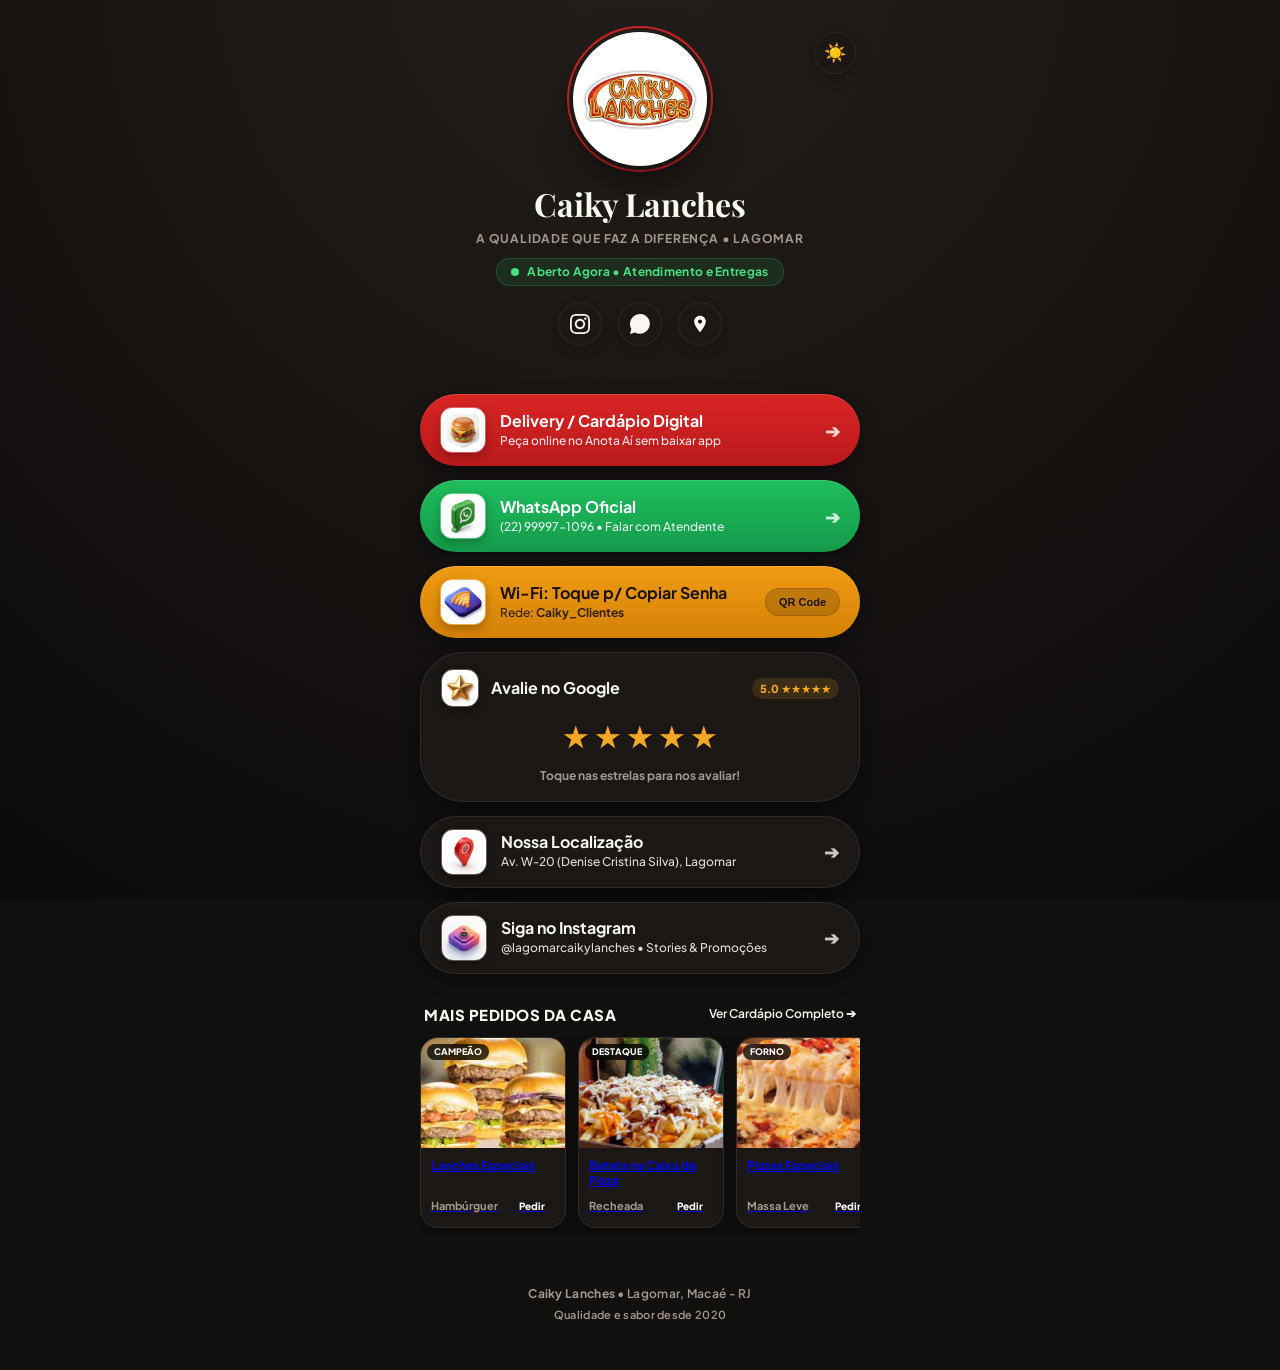
==== index.html @ 14431821 "feat: initial release of Caiky Lanches NFC Hub & BioSite" ====
<!DOCTYPE html>
<html lang="pt-BR">
<head>
  <meta charset="UTF-8">
  <meta name="viewport" content="width=device-width, initial-scale=1.0, maximum-scale=1.0, user-scalable=no">
  <title>Caiky Lanches — Bio Site Oficial</title>
  <meta name="description" content="Cardápio digital Anota Aí, WhatsApp oficial, Wi-Fi clientes e localização do Caiky Lanches no Lagomar, Macaé.">
  <meta name="theme-color" content="#12100E">
  
  <!-- Preconnect and Google Fonts -->
  <link rel="preconnect" href="https://fonts.googleapis.com">
  <link rel="preconnect" href="https://fonts.gstatic.com" crossorigin>
  <link href="https://fonts.googleapis.com/css2?family=Plus+Jakarta+Sans:wght@400;500;600;700;800&family=Playfair+Display:ital,wght@0,600;0,700;1,600&display=swap" rel="stylesheet">

  <style>
    :root {
      /* Modo Claro Gastronômico Sofisticado (Warm Artisanal Palette) */
      --bg-gradient: radial-gradient(circle at 50% -5%, #FFFDF8 0%, #F9F4EB 48%, #EFE5D5 100%);
      --bg-color: #F7F2E7;
      --card-bg: #FFFFFF;
      --card-border: rgba(215, 202, 185, 0.75);
      --text-main: #1C1714;
      --text-muted: #6B6056;
      --border-color: rgba(0, 0, 0, 0.07);
      
      /* Cores Físicas Encorpadas (Zero Neon) */
      --caiky-red: #D92525;
      --caiky-red-dark: #B91A1A;
      --wa-green: #1EBE5D;
      --wa-green-dark: #159B4B;
      --gold-amber: #F09B13;
      --gold-amber-dark: #D48206;
      
      --pill-radius: 43px;
      --container-width: 440px;
      
      /* Sombras Físicas Naturais (Sem brilhos fluorescentes) */
      --shadow-sm: 0 2px 6px rgba(0, 0, 0, 0.05);
      --shadow-md: 0 4px 14px rgba(0, 0, 0, 0.08), 0 1px 3px rgba(0, 0, 0, 0.04);
      --shadow-lg: 0 10px 28px rgba(0, 0, 0, 0.12), 0 2px 6px rgba(0, 0, 0, 0.05);
      --shadow-pill: 0 4px 16px rgba(0, 0, 0, 0.10), inset 0 1px 0 rgba(255, 255, 255, 0.28);
    }

    /* Dark Mode (DEFAULT) */
    body.dark-mode {
      --bg-gradient: radial-gradient(circle at 50% -5%, #231E1A 0%, #171412 50%, #0C0A09 100%);
      --bg-color: #12100E;
      --card-bg: #1B1714;
      --card-border: rgba(255, 255, 255, 0.09);
      --text-main: #FAF6F0;
      --text-muted: #A3998E;
      --border-color: rgba(255, 255, 255, 0.08);
      
      --shadow-sm: 0 2px 6px rgba(0, 0, 0, 0.35);
      --shadow-md: 0 6px 18px rgba(0, 0, 0, 0.45);
      --shadow-lg: 0 12px 36px rgba(0, 0, 0, 0.6);
      --shadow-pill: 0 6px 20px rgba(0, 0, 0, 0.4), inset 0 1px 0 rgba(255, 255, 255, 0.15);
    }

    * {
      box-sizing: border-box;
      margin: 0;
      padding: 0;
      -webkit-tap-highlight-color: transparent;
    }

    body {
      font-family: 'Plus Jakarta Sans', -apple-system, BlinkMacSystemFont, sans-serif;
      background: var(--bg-color);
      background-image: var(--bg-gradient);
      background-attachment: fixed;
      color: var(--text-main);
      min-height: 100vh;
      display: flex;
      flex-direction: column;
      align-items: center;
      padding: 32px 18px 48px;
      transition: background 0.3s ease, color 0.3s ease;
      line-height: 1.4;
      overflow-x: hidden;
    }

    .biosite-wrapper {
      width: 100%;
      max-width: var(--container-width);
      display: flex;
      flex-direction: column;
      align-items: center;
      position: relative;
    }

    /* Theme Switcher */
    .theme-toggle {
      position: absolute;
      top: 0;
      right: 4px;
      background: var(--card-bg);
      border: 1px solid var(--border-color);
      color: var(--text-main);
      width: 42px;
      height: 42px;
      border-radius: 50%;
      display: flex;
      align-items: center;
      justify-content: center;
      cursor: pointer;
      box-shadow: 0 4px 14px rgba(0, 0, 0, 0.2);
      font-size: 18px;
      transition: transform 0.2s, background 0.2s;
      z-index: 10;
    }
    .theme-toggle:active {
      transform: scale(0.92);
    }

    /* Header Profile */
    .profile-header {
      display: flex;
      flex-direction: column;
      align-items: center;
      text-align: center;
      margin-bottom: 24px;
      width: 100%;
    }

    /* Avatar Container with perfect breathing room for L and S */
    .avatar-container {
      width: 134px;
      height: 134px;
      border-radius: 50%;
      background: #FFFFFF;
      box-shadow: 0 14px 34px rgba(0, 0, 0, 0.14), 0 0 0 4px #FFFFFF, 0 0 0 7px var(--caiky-red);
      display: flex;
      align-items: center;
      justify-content: center;
      overflow: hidden;
      margin-bottom: 16px;
      transition: transform 0.3s cubic-bezier(0.34, 1.56, 0.64, 1), box-shadow 0.3s ease;
    }
    body.dark-mode .avatar-container {
      box-shadow: 0 16px 36px rgba(0, 0, 0, 0.5), 0 0 0 4px #26201C, 0 0 0 6px var(--caiky-red);
    }
    .avatar-container:hover {
      transform: scale(1.04);
    }
    .avatar-container:hover {
      transform: scale(1.04);
    }

    /* Logo Image scaled to 82% so the full oval and letters L and S are completely visible */
    .avatar-img {
      width: 88%;
      height: auto;
      max-height: 88%;
      object-fit: contain;
      display: block;
    }

    .profile-title {
      font-family: 'Playfair Display', serif;
      font-size: 32px;
      font-weight: 700;
      color: var(--text-main);
      letter-spacing: -0.3px;
      margin-bottom: 4px;
    }

    .profile-bio {
      font-size: 12px;
      font-weight: 700;
      color: var(--text-muted);
      letter-spacing: 0.8px;
      text-transform: uppercase;
      margin-bottom: 10px;
    }

    /* Status Badge */
    .status-badge {
      display: inline-flex;
      align-items: center;
      gap: 8px;
      background: rgba(34, 197, 94, 0.10);
      color: #15803D;
      border: 1px solid rgba(34, 197, 94, 0.28);
      border-radius: 9999px;
      padding: 5px 14px;
      font-size: 12px;
      font-weight: 700;
      letter-spacing: 0.3px;
      margin-bottom: 16px;
    }
    body.dark-mode .status-badge {
      background: rgba(34, 197, 94, 0.12);
      color: #4ADE80;
      border-color: rgba(34, 197, 94, 0.25);
    }
    .status-dot {
      width: 8px;
      height: 8px;
      border-radius: 50%;
      background: #16A34A;
      animation: pulseGreen 2.2s infinite ease-in-out;
    }
    body.dark-mode .status-dot {
      background: #4ADE80;
    }
    @keyframes pulseGreen {
      0% { opacity: 1; transform: scale(1); }
      50% { opacity: 0.45; transform: scale(1.15); }
      100% { opacity: 1; transform: scale(1); }
    }

    /* Social Icons Row */
    .social-row {
      display: flex;
      align-items: center;
      justify-content: center;
      gap: 16px;
      margin-bottom: 24px;
    }
    .social-icon {
      width: 44px;
      height: 44px;
      border-radius: 50%;
      background: var(--card-bg);
      border: 1px solid var(--border-color);
      color: var(--text-main);
      display: flex;
      align-items: center;
      justify-content: center;
      text-decoration: none;
      box-shadow: 0 4px 12px rgba(0, 0, 0, 0.15);
      transition: transform 0.2s, background 0.2s, box-shadow 0.2s;
    }
    .social-icon:active {
      transform: scale(0.92);
    }
    .social-icon svg {
      width: 20px;
      height: 20px;
      fill: currentColor;
    }

    /* Pill Buttons Container */
    .pill-buttons-list {
      width: 100%;
      display: flex;
      flex-direction: column;
      gap: 14px;
      margin-bottom: 30px;
    }

    /* Signature Bio.site Pill Button */
    .pill-btn {
      width: 100%;
      min-height: 72px;
      border-radius: var(--pill-radius);
      display: flex;
      align-items: center;
      justify-content: space-between;
      padding: 12px 20px;
      text-decoration: none;
      font-size: 16px;
      font-weight: 700;
      border: none;
      cursor: pointer;
      position: relative;
      overflow: hidden;
      transition: transform 0.18s cubic-bezier(0.16, 1, 0.3, 1), box-shadow 0.18s ease;
      user-select: none;
    }
    .pill-btn:active {
      transform: scale(0.975);
    }

    .pill-content-left {
      display: flex;
      align-items: center;
      gap: 14px;
      text-align: left;
    }

    /* 3D Mini Art Icon Container */
    .mini-art-icon {
      width: 46px;
      height: 46px;
      border-radius: 12px;
      object-fit: cover;
      flex-shrink: 0;
      box-shadow: 0 4px 10px rgba(0, 0, 0, 0.25);
      border: 1.5px solid rgba(255, 255, 255, 0.3);
    }

    .pill-titles {
      display: flex;
      flex-direction: column;
    }
    .pill-main-text {
      font-size: 16px;
      font-weight: 700;
      line-height: 1.25;
    }
    .pill-sub-text {
      font-size: 12px;
      font-weight: 500;
      opacity: 0.88;
      margin-top: 2px;
    }

    .pill-arrow {
      font-size: 18px;
      opacity: 0.8;
      flex-shrink: 0;
      margin-left: 8px;
    }

    /* Variant 1: Hero Delivery Anota Aí (Artisanal Rich Red) */
    .pill-btn-delivery {
      background: linear-gradient(180deg, var(--caiky-red) 0%, var(--caiky-red-dark) 100%);
      color: #FFFFFF;
      box-shadow: var(--shadow-pill);
    }
    .pill-btn-delivery:hover {
      filter: brightness(1.05);
    }

    /* Variant 2: WhatsApp (Botanical Rich Green) */
    .pill-btn-whatsapp {
      background: linear-gradient(180deg, var(--wa-green) 0%, var(--wa-green-dark) 100%);
      color: #FFFFFF;
      box-shadow: var(--shadow-pill);
    }
    .pill-btn-whatsapp:hover {
      filter: brightness(1.05);
    }

    /* Variant 3: Wi-Fi Clientes (Warm Amber Gold) */
    .pill-btn-wifi {
      background: linear-gradient(180deg, var(--gold-amber) 0%, var(--gold-amber-dark) 100%);
      color: #1A130B;
      box-shadow: var(--shadow-pill);
    }
    .pill-btn-wifi:hover {
      filter: brightness(1.05);
    }

    .wifi-sub-actions {
      display: flex;
      align-items: center;
      gap: 6px;
    }
    .wifi-qr-btn {
      background: rgba(0, 0, 0, 0.16);
      border: 1px solid rgba(0, 0, 0, 0.15);
      color: #1A130B;
      border-radius: 20px;
      padding: 7px 13px;
      font-size: 11px;
      font-weight: 800;
      cursor: pointer;
      display: flex;
      align-items: center;
      gap: 4px;
      transition: background 0.15s, transform 0.15s;
    }
    .wifi-qr-btn:active {
      transform: scale(0.92);
      background: rgba(0, 0, 0, 0.25);
    }

    /* Variant 4: Card Avaliação Google 5 Estrelas */
    .pill-btn-review {
      background: var(--card-bg);
      color: var(--text-main);
      border: 1.5px solid var(--card-border);
      box-shadow: var(--shadow-md);
      flex-direction: column;
      align-items: stretch;
      padding: 16px 20px;
      gap: 10px;
    }
    .review-top {
      display: flex;
      align-items: center;
      justify-content: space-between;
    }
    .stars-bar {
      display: flex;
      gap: 8px;
      font-size: 26px;
      color: #D6CBC1;
      cursor: pointer;
      justify-content: center;
      padding: 2px 0;
    }
    body.dark-mode .stars-bar {
      color: #38302A;
    }
    .star-btn {
      transition: transform 0.15s, color 0.15s;
    }
    .star-btn.active {
      color: #F5A623;
      transform: scale(1.15);
    }
    .review-hint {
      font-size: 12px;
      text-align: center;
      font-weight: 700;
      color: var(--text-muted);
    }

    /* Variant 5: Secondary Clean Pills (White / Dark) */
    .pill-btn-clean {
      background: var(--card-bg);
      color: var(--text-main);
      border: 1.5px solid var(--card-border);
      box-shadow: var(--shadow-md);
    }
    .pill-btn-clean:hover {
      box-shadow: var(--shadow-lg);
    }

    /* Destaques da Casa (Visual Food Carousel) */
    .section-header {
      width: 100%;
      display: flex;
      align-items: center;
      justify-content: space-between;
      margin-bottom: 12px;
      padding: 0 4px;
    }
    .section-title {
      font-size: 15px;
      font-weight: 800;
      color: var(--text-main);
      text-transform: uppercase;
      letter-spacing: 0.5px;
      display: flex;
      align-items: center;
      gap: 6px;
    }
    .section-subtitle {
      font-size: 12px;
      font-weight: 600;
      color: var(--Caiky-red);
      text-decoration: none;
    }

    .food-carousel {
      width: 100%;
      overflow-x: auto;
      display: flex;
      gap: 12px;
      padding-bottom: 8px;
      scrollbar-width: none;
      -webkit-overflow-scrolling: touch;
      margin-bottom: 26px;
    }
    .food-carousel::-webkit-scrollbar {
      display: none;
    }

    .food-card {
      min-width: 146px;
      max-width: 146px;
      background: var(--card-bg);
      border-radius: 18px;
      border: 1.5px solid var(--card-border);
      overflow: hidden;
      display: flex;
      flex-direction: column;
      flex-shrink: 0;
      box-shadow: var(--shadow-md);
      transition: transform 0.2s, box-shadow 0.2s;
    }
    .food-card:hover {
      transform: translateY(-3px);
      box-shadow: var(--shadow-lg);
    }
    .food-card:active {
      transform: scale(0.96);
    }

    .food-img-wrap {
      width: 100%;
      height: 110px;
      overflow: hidden;
      position: relative;
      background: #1F1B18;
    }
    .food-img {
      width: 100%;
      height: 100%;
      object-fit: cover;
      display: block;
    }
    .food-tag {
      position: absolute;
      top: 6px;
      left: 6px;
      background: rgba(0, 0, 0, 0.75);
      backdrop-filter: blur(4px);
      color: #FFFFFF;
      font-size: 9px;
      font-weight: 800;
      padding: 2px 7px;
      border-radius: 9999px;
      text-transform: uppercase;
    }

    .food-info {
      padding: 10px;
      display: flex;
      flex-direction: column;
      flex-grow: 1;
      justify-content: space-between;
    }
    .food-name {
      font-size: 12px;
      font-weight: 700;
      line-height: 1.3;
      margin-bottom: 6px;
    }
    .food-action-row {
      display: flex;
      align-items: center;
      justify-content: space-between;
    }
    .food-badge-btn {
      background: var(--Caiky-red);
      color: #FFFFFF;
      font-size: 10px;
      font-weight: 800;
      padding: 4px 10px;
      border-radius: 12px;
      display: inline-block;
    }

    /* Toast Notification */
    .toast {
      position: fixed;
      top: 24px;
      left: 50%;
      transform: translateX(-50%) translateY(-100px);
      background: #18181B;
      color: #FFFFFF;
      padding: 12px 24px;
      border-radius: 9999px;
      font-size: 14px;
      font-weight: 700;
      box-shadow: 0 12px 32px rgba(0, 0, 0, 0.4);
      display: flex;
      align-items: center;
      gap: 8px;
      z-index: 200;
      opacity: 0;
      transition: transform 0.3s cubic-bezier(0.16, 1, 0.3, 1), opacity 0.3s;
      pointer-events: none;
      border: 1px solid rgba(255, 255, 255, 0.2);
    }
    .toast.show {
      transform: translateX(-50%) translateY(0);
      opacity: 1;
    }

    /* QR Code Modal */
    .modal-overlay {
      position: fixed;
      top: 0;
      left: 0;
      width: 100%;
      height: 100%;
      background: rgba(0, 0, 0, 0.75);
      backdrop-filter: blur(10px);
      -webkit-backdrop-filter: blur(10px);
      display: flex;
      align-items: center;
      justify-content: center;
      z-index: 300;
      opacity: 0;
      pointer-events: none;
      transition: opacity 0.25s ease;
      padding: 20px;
    }
    .modal-overlay.open {
      opacity: 1;
      pointer-events: auto;
    }

    .modal-card {
      background: var(--card-bg);
      border-radius: 32px;
      padding: 28px 24px;
      width: 100%;
      max-width: 340px;
      text-align: center;
      box-shadow: 0 24px 48px rgba(0, 0, 0, 0.4);
      transform: scale(0.92);
      transition: transform 0.25s cubic-bezier(0.34, 1.56, 0.64, 1);
      position: relative;
      border: 1px solid var(--border-color);
    }
    .modal-overlay.open .modal-card {
      transform: scale(1);
    }

    .modal-close {
      position: absolute;
      top: 16px;
      right: 16px;
      width: 34px;
      height: 34px;
      border-radius: 50%;
      background: rgba(255, 255, 255, 0.1);
      border: none;
      color: var(--text-main);
      font-size: 16px;
      display: flex;
      align-items: center;
      justify-content: center;
      cursor: pointer;
    }

    .qr-img {
      width: 190px;
      height: 190px;
      border-radius: 18px;
      margin: 14px auto;
      display: block;
      padding: 8px;
      background: #FFFFFF;
      box-shadow: 0 6px 18px rgba(0, 0, 0, 0.2);
    }

    .modal-pass-box {
      background: rgba(255, 255, 255, 0.06);
      border-radius: 14px;
      padding: 10px 14px;
      margin: 12px 0 18px;
      font-size: 13px;
      font-weight: 700;
      color: var(--text-main);
    }

    .modal-copy-btn {
      width: 100%;
      height: 48px;
      border-radius: 24px;
      background: var(--gold-yellow);
      color: #1A1412;
      border: none;
      font-size: 14px;
      font-weight: 800;
      cursor: pointer;
      box-shadow: 0 6px 18px var(--gold-yellow-shadow);
    }

    /* Footer Clean */
    .biosite-footer {
      margin-top: 24px;
      text-align: center;
      font-size: 12px;
      font-weight: 600;
      color: var(--text-muted);
      letter-spacing: 0.3px;
    }
  </style>
</head>
<body class="dark-mode">

  <!-- Hidden copy fallback input -->
  <textarea id="copyBuffer" style="position: absolute; left: -9999px; top: -9999px; opacity: 0;"></textarea>

  <!-- Toast Notification -->
  <div id="toast" class="toast">
    <span>✓</span>
    <span id="toastMsg">Senha do Wi-Fi Copiada!</span>
  </div>

  <!-- QR Code Modal (Universal Wi-Fi Format) -->
  <div id="qrModal" class="modal-overlay" onclick="closeModal(event)">
    <div class="modal-card" onclick="event.stopPropagation()">
      <button class="modal-close" onclick="closeQrModal()">✕</button>
      <h3 style="font-size: 20px; font-weight: 800; margin-bottom: 4px;">Wi-Fi Clientes</h3>
      <p style="font-size: 13px; color: var(--text-muted);">Aponte a câmera do seu celular para conectar:</p>
      
      <img src="[data-uri]" alt="QR Code Wi-Fi Caiky Lanches" class="qr-img">
      
      <div class="modal-pass-box">
        Rede: <strong>Caiky_Clientes</strong><br>
        Senha: <strong style="font-family: monospace; font-size: 15px; color: var(--gold-yellow);">caikylanches2026</strong>
      </div>

      <button id="modalCopyBtn" class="modal-copy-btn" onclick="copyWifiPassword()">
        Copiar Senha do Wi-Fi
      </button>
    </div>
  </div>

  <!-- Main Wrapper -->
  <main class="biosite-wrapper">
    
    <!-- Dark / Light Theme Toggle -->
    <button class="theme-toggle" onclick="toggleTheme()" title="Alternar Modo Escuro / Claro">
      <span id="themeIcon">☀️</span>
    </button>

    <!-- Profile Header -->
    <header class="profile-header">
      <div class="avatar-container">
        <img src="[data-uri]" alt="Caiky Lanches Logo" class="avatar-img">
      </div>

      <h1 class="profile-title">Caiky Lanches</h1>
      <p class="profile-bio">A QUALIDADE QUE FAZ A DIFERENÇA • LAGOMAR</p>

      <div class="status-badge">
        <span class="status-dot"></span>
        <span>Aberto Agora • Atendimento e Entregas</span>
      </div>

      <!-- Social Row -->
      <nav class="social-row" aria-label="Redes Sociais">
        <!-- Instagram -->
        <a href="https://www.instagram.com/lagomarcaikylanches/" target="_blank" class="social-icon" title="Instagram @lagomarcaikylanches" id="socialInsta">
          <svg viewBox="0 0 24 24"><path d="M12 2.163c3.204 0 3.584.012 4.85.07 3.252.148 4.771 1.691 4.919 4.919.058 1.265.069 1.645.069 4.849 0 3.205-.012 3.584-.069 4.849-.149 3.225-1.664 4.771-4.919 4.919-1.266.058-1.644.07-4.85.07-3.204 0-3.584-.012-4.849-.07-3.26-.149-4.771-1.699-4.919-4.92-.058-1.265-.07-1.644-.07-4.849 0-3.204.013-3.583.07-4.849.149-3.227 1.664-4.771 4.919-4.919 1.266-.057 1.645-.069 4.849-.069zm0-2.163c-3.259 0-3.667.014-4.947.072-4.358.2-6.78 2.618-6.98 6.98-.059 1.281-.073 1.689-.073 4.948 0 3.259.014 3.668.072 4.948.2 4.358 2.618 6.78 6.98 6.98 1.281.058 1.689.072 4.948.072 3.259 0 3.668-.014 4.948-.072 4.354-.2 6.782-2.618 6.979-6.98.059-1.28.073-1.689.073-4.948 0-3.259-.014-3.667-.072-4.947-.196-4.354-2.617-6.78-6.979-6.98-1.281-.059-1.69-.073-4.949-.073zm0 5.838c-3.403 0-6.162 2.759-6.162 6.162s2.759 6.163 6.162 6.163 6.162-2.759 6.162-6.163c0-3.403-2.759-6.162-6.162-6.162zm0 10.162c-2.209 0-4-1.79-4-4 0-2.209 1.791-4 4-4s4 1.791 4 4c0 2.21-1.791 4-4 4zm6.406-11.845c-.796 0-1.441.645-1.441 1.44s.645 1.44 1.441 1.44c.795 0 1.439-.645 1.439-1.44s-.644-1.44-1.439-1.44z"/></svg>
        </a>

        <!-- WhatsApp -->
        <a href="https://wa.me/5522999971096" target="_blank" class="social-icon" title="WhatsApp Caiky Lanches" id="socialWa">
          <svg viewBox="0 0 24 24"><path d="M12.031 6.172c-3.181 0-5.767 2.586-5.768 5.766-.001 1.298.38 2.27 1.019 3.287l-.582 2.128 2.182-.573c.978.58 1.911.928 3.145.929 3.178 0 5.767-2.587 5.768-5.766.001-3.187-2.575-5.771-5.764-5.771zm3.392 8.244c-.144.405-.837.774-1.17.824-.299.045-.677.063-1.092-.069-.252-.08-.575-.187-.988-.365-1.739-.751-2.874-2.502-2.961-2.617-.087-.116-.708-.94-.708-1.793s.448-1.273.607-1.446c.159-.173.346-.217.462-.217l.332.006c.106.005.249-.04.39.298.144.347.491 1.2.534 1.287.043.087.072.188.014.304-.058.116-.087.188-.173.289l-.26.304c-.087.086-.177.18-.076.354.101.174.449.741.964 1.201.662.591 1.221.774 1.394.86s.275.072.376-.044c.101-.116.433-.506.549-.68.116-.173.231-.145.39-.087s1.011.477 1.184.564.289.13.332.202c.045.072.045.419-.1.824zm-3.423-14.416c-6.627 0-12 5.373-12 12 0 2.159.57 4.184 1.564 5.941l-1.636 5.973 6.136-1.609c1.701.928 3.655 1.458 5.736 1.458 6.627 0 12-5.373 12-12 0-6.627-5.373-12-12-12z"/></svg>
        </a>

        <!-- Google Maps -->
        <a href="https://maps.google.com/?q=Caiky+Lanches+Lagomar+Macae" target="_blank" class="social-icon" title="Localização no Google Maps" id="socialMaps">
          <svg viewBox="0 0 24 24"><path d="M12 2C8.13 2 5 5.13 5 9c0 5.25 7 13 7 13s7-7.75 7-13c0-3.87-3.13-7-7-7zm0 9.5c-1.38 0-2.5-1.12-2.5-2.5s1.12-2.5 2.5-2.5 2.5 1.12 2.5 2.5-1.12 2.5-2.5 2.5z"/></svg>
        </a>
      </nav>
    </header>

    <!-- Pill Buttons List (With Custom 3D Mini-Arts) -->
    <section class="pill-buttons-list" aria-label="Links Principais">

      <!-- 1. Hero Pill: Cardápio / Delivery (Anota Aí) -->
      <a href="https://pedido.anota.ai/loja/caikylanches" target="_blank" class="pill-btn pill-btn-delivery" id="btnCardapio">
        <div class="pill-content-left">
          <img src="[data-uri]" alt="Cardápio" class="mini-art-icon">
          <div class="pill-titles">
            <span class="pill-main-text">Delivery / Cardápio Digital</span>
            <span class="pill-sub-text">Peça online no Anota Aí sem baixar app</span>
          </div>
        </div>
        <span class="pill-arrow">➔</span>
      </a>

      <!-- 2. Pill: WhatsApp Pedidos / Atendimento -->
      <a href="https://wa.me/5522999971096?text=Ol%C3%A1!%20Gostaria%20de%20fazer%20um%20pedido%20no%20Ca%C3%ADque%20Lanches" target="_blank" class="pill-btn pill-btn-whatsapp" id="btnWhatsapp">
        <div class="pill-content-left">
          <img src="[data-uri]" alt="WhatsApp" class="mini-art-icon">
          <div class="pill-titles">
            <span class="pill-main-text">WhatsApp Oficial</span>
            <span class="pill-sub-text">(22) 99997-1096 • Falar com Atendente</span>
          </div>
        </div>
        <span class="pill-arrow">➔</span>
      </a>

      <!-- 3. Pill: Wi-Fi Clientes com 1-Clique e Modal QR Code -->
      <div class="pill-btn pill-btn-wifi" id="btnWifiCard" onclick="copyWifiPassword()">
        <div class="pill-content-left">
          <img src="[data-uri]" alt="Wi-Fi" class="mini-art-icon">
          <div class="pill-titles">
            <span class="pill-main-text" id="wifiLabel">Wi-Fi: Toque p/ Copiar Senha</span>
            <span class="pill-sub-text">Rede: <strong>Caiky_Clientes</strong></span>
          </div>
        </div>
        <div class="wifi-sub-actions" onclick="event.stopPropagation()">
          <button class="wifi-qr-btn" onclick="openQrModal()" id="btnOpenQr" title="Abrir QR Code">
            QR Code
          </button>
        </div>
      </div>

      <!-- 4. Pill: Avaliação 5 Estrelas no Google -->
      <div class="pill-btn pill-btn-review" id="cardReview">
        <div class="review-top">
          <div style="display:flex; align-items:center; gap:12px;">
            <img src="[data-uri]" alt="Estrela" class="mini-art-icon" style="width:38px; height:38px;">
            <strong style="font-size:16px;">Avalie no Google</strong>
          </div>
          <span style="font-size:11px; font-weight:800; color:#F5A623; background:rgba(245,166,35,0.15); padding:3px 8px; border-radius:12px;">5.0 ★★★★★</span>
        </div>
        
        <div class="stars-bar" id="starsBar">
          <span class="star-btn active" data-star="1" onclick="rateStar(1)">★</span>
          <span class="star-btn active" data-star="2" onclick="rateStar(2)">★</span>
          <span class="star-btn active" data-star="3" onclick="rateStar(3)">★</span>
          <span class="star-btn active" data-star="4" onclick="rateStar(4)">★</span>
          <span class="star-btn active" data-star="5" onclick="rateStar(5)">★</span>
        </div>

        <p class="review-hint" id="reviewHint">Toque nas estrelas para nos avaliar!</p>
      </div>

      <!-- 5. Pill: Nossa Localização (Google Maps) -->
      <a href="https://maps.google.com/?q=Caiky+Lanches+Lagomar+Macae" target="_blank" class="pill-btn pill-btn-clean" id="btnLocalizacao">
        <div class="pill-content-left">
          <img src="[data-uri]" alt="Localização" class="mini-art-icon">
          <div class="pill-titles">
            <span class="pill-main-text">Nossa Localização</span>
            <span class="pill-sub-text">Av. W-20 (Denise Cristina Silva), Lagomar</span>
          </div>
        </div>
        <span class="pill-arrow">➔</span>
      </a>

      <!-- 6. Pill: Siga no Instagram -->
      <a href="https://www.instagram.com/lagomarcaikylanches/" target="_blank" class="pill-btn pill-btn-clean" id="btnInstagram">
        <div class="pill-content-left">
          <img src="[data-uri]" alt="Instagram" class="mini-art-icon">
          <div class="pill-titles">
            <span class="pill-main-text">Siga no Instagram</span>
            <span class="pill-sub-text">@lagomarcaikylanches • Stories & Promoções</span>
          </div>
        </div>
        <span class="pill-arrow">➔</span>
      </a>

    </section>

    <!-- Visual Food Section: Campeões da Casa (FOTOS REAIS ANOTA AÍ) -->
    <div class="section-header">
      <span class="section-title">Mais Pedidos da Casa</span>
      <a href="https://pedido.anota.ai/loja/caikylanches" target="_blank" class="section-subtitle">Ver Cardápio Completo ➔</a>
    </div>

    <div class="food-carousel">
      <!-- 1. Lanches Especiais (Foto Oficial de Lanches da Casa) -->
      <a href="https://pedido.anota.ai/loja/caikylanches" target="_blank" class="food-card" id="foodCardBurger">
        <div class="food-img-wrap">
          <span class="food-tag">Campeão</span>
          <img src="[data-uri]" alt="Lanches da Casa Caiky" class="food-img">
        </div>
        <div class="food-info">
          <div class="food-name">Lanches Especiais</div>
          <div class="food-action-row">
            <span style="font-size:11px; font-weight:700; color:var(--text-muted);">Hambúrguer</span>
            <span class="food-badge-btn">Pedir</span>
          </div>
        </div>
      </a>

      <!-- 2. Batata na Caixa de Pizza Recheada -->
      <a href="https://pedido.anota.ai/loja/caikylanches" target="_blank" class="food-card" id="foodCardBatata">
        <div class="food-img-wrap">
          <span class="food-tag">Destaque</span>
          <img src="[data-uri]" alt="Batata na Caixa de Pizza Recheada" class="food-img">
        </div>
        <div class="food-info">
          <div class="food-name">Batata na Caixa de Pizza</div>
          <div class="food-action-row">
            <span style="font-size:11px; font-weight:700; color:var(--text-muted);">Recheada</span>
            <span class="food-badge-btn">Pedir</span>
          </div>
        </div>
      </a>

      <!-- 3. Pizzas Especiais -->
      <a href="https://pedido.anota.ai/loja/caikylanches" target="_blank" class="food-card" id="foodCardPizza">
        <div class="food-img-wrap">
          <span class="food-tag">Forno</span>
          <img src="[data-uri]" alt="Pizzas Caiky Lanches" class="food-img">
        </div>
        <div class="food-info">
          <div class="food-name">Pizzas Especiais</div>
          <div class="food-action-row">
            <span style="font-size:11px; font-weight:700; color:var(--text-muted);">Massa Leve</span>
            <span class="food-badge-btn">Pedir</span>
          </div>
        </div>
      </a>

      <!-- 4. Pastéis Crocantes -->
      <a href="https://pedido.anota.ai/loja/caikylanches" target="_blank" class="food-card" id="foodCardPastel">
        <div class="food-img-wrap">
          <span class="food-tag">Frito na Hora</span>
          <img src="[data-uri]" alt="Pastéis Crocantes" class="food-img">
        </div>
        <div class="food-info">
          <div class="food-name">Pastéis Super Recheados</div>
          <div class="food-action-row">
            <span style="font-size:11px; font-weight:700; color:var(--text-muted);">Crocante</span>
            <span class="food-badge-btn">Pedir</span>
          </div>
        </div>
      </a>

      <!-- 5. Açaí Tradicional -->
      <a href="https://pedido.anota.ai/loja/caikylanches" target="_blank" class="food-card" id="foodCardAcai">
        <div class="food-img-wrap">
          <span class="food-tag">Geladinho</span>
          <img src="[data-uri]" alt="Açaí Tradicional no Copo" class="food-img">
        </div>
        <div class="food-info">
          <div class="food-name">Açaí Tradicional no Copo</div>
          <div class="food-action-row">
            <span style="font-size:11px; font-weight:700; color:var(--text-muted);">Cremoso</span>
            <span class="food-badge-btn">Pedir</span>
          </div>
        </div>
      </a>
    </div>

    <!-- Footer -->
    <footer class="biosite-footer">
      <p><strong>Caiky Lanches</strong> • Lagomar, Macaé - RJ</p>
      <p style="margin-top: 4px; font-size: 11px;">Qualidade e sabor desde 2020</p>
    </footer>

  </main>

  <!-- Interactive JavaScript Logic -->
  <script>
    const WIFI_PASSWORD = "caikylanches2026";
    let toastTimer = null;

    // Toast Notification helper
    function showToast(msg) {
      const toast = document.getElementById('toast');
      const toastMsg = document.getElementById('toastMsg');
      toastMsg.innerText = msg;
      toast.classList.add('show');

      if (toastTimer) clearTimeout(toastTimer);
      toastTimer = setTimeout(() => {
        toast.classList.remove('show');
      }, 3000);
    }

    // Bulletproof copy with modern API + execCommand textarea fallback
    function copyWifiPassword() {
      const successMessage = "Senha 'caikylanches2026' copiada! ✓";
      const wifiLabel = document.getElementById('wifiLabel');

      const doVisualFeedback = () => {
        if (wifiLabel) {
          wifiLabel.innerText = "Senha Copiada! ✓";
          setTimeout(() => {
            wifiLabel.innerText = "Wi-Fi: Toque p/ Copiar Senha";
          }, 2500);
        }
        showToast(successMessage);
      };

      if (navigator.clipboard && window.isSecureContext) {
        navigator.clipboard.writeText(WIFI_PASSWORD).then(() => {
          doVisualFeedback();
        }).catch(() => {
          fallbackCopyText(WIFI_PASSWORD, doVisualFeedback);
        });
      } else {
        fallbackCopyText(WIFI_PASSWORD, doVisualFeedback);
      }
    }

    function fallbackCopyText(text, callback) {
      const buffer = document.getElementById('copyBuffer');
      if (buffer) {
        buffer.value = text;
        buffer.select();
        buffer.setSelectionRange(0, 99999);
        try {
          document.execCommand('copy');
          callback();
        } catch (err) {
          prompt("Copie a senha do Wi-Fi:", text);
        }
      } else {
        prompt("Copie a senha do Wi-Fi:", text);
      }
    }

    // QR Code Modal
    function openQrModal() {
      const modal = document.getElementById('qrModal');
      if (modal) modal.classList.add('open');
    }

    function closeQrModal() {
      const modal = document.getElementById('qrModal');
      if (modal) modal.classList.remove('open');
    }

    function closeModal(e) {
      if (e.target.id === 'qrModal') {
        closeQrModal();
      }
    }

    // Interactive Star Rating
    function rateStar(n) {
      const stars = document.querySelectorAll('.star-btn');
      stars.forEach((s, idx) => {
        if (idx < n) {
          s.classList.add('active');
        } else {
          s.classList.remove('active');
        }
      });

      const hint = document.getElementById('reviewHint');
      if (hint) {
        hint.innerHTML = '⭐ Obrigado pela avaliação de 5 estrelas!';
        hint.style.color = '#F5A623';
      }

      showToast(`Obrigado pela avaliação de ${n} estrelas! ⭐`);
    }

    // Dark / Light Theme Toggle (Dark is DEFAULT)
    function toggleTheme() {
      const body = document.body;
      const icon = document.getElementById('themeIcon');
      body.classList.toggle('dark-mode');
      
      const isDark = body.classList.contains('dark-mode');
      icon.innerText = isDark ? '☀️' : '🌙';
      localStorage.setItem('caiky_theme', isDark ? 'dark' : 'light');
    }

    // Load saved theme, default to dark
    (function initTheme() {
      const savedTheme = localStorage.getItem('caiky_theme');
      const icon = document.getElementById('themeIcon');
      if (savedTheme === 'light') {
        document.body.classList.remove('dark-mode');
        if (icon) icon.innerText = '🌙';
      } else {
        document.body.classList.add('dark-mode');
        if (icon) icon.innerText = '☀️';
      }
    })();
  </script>
</body>
</html>
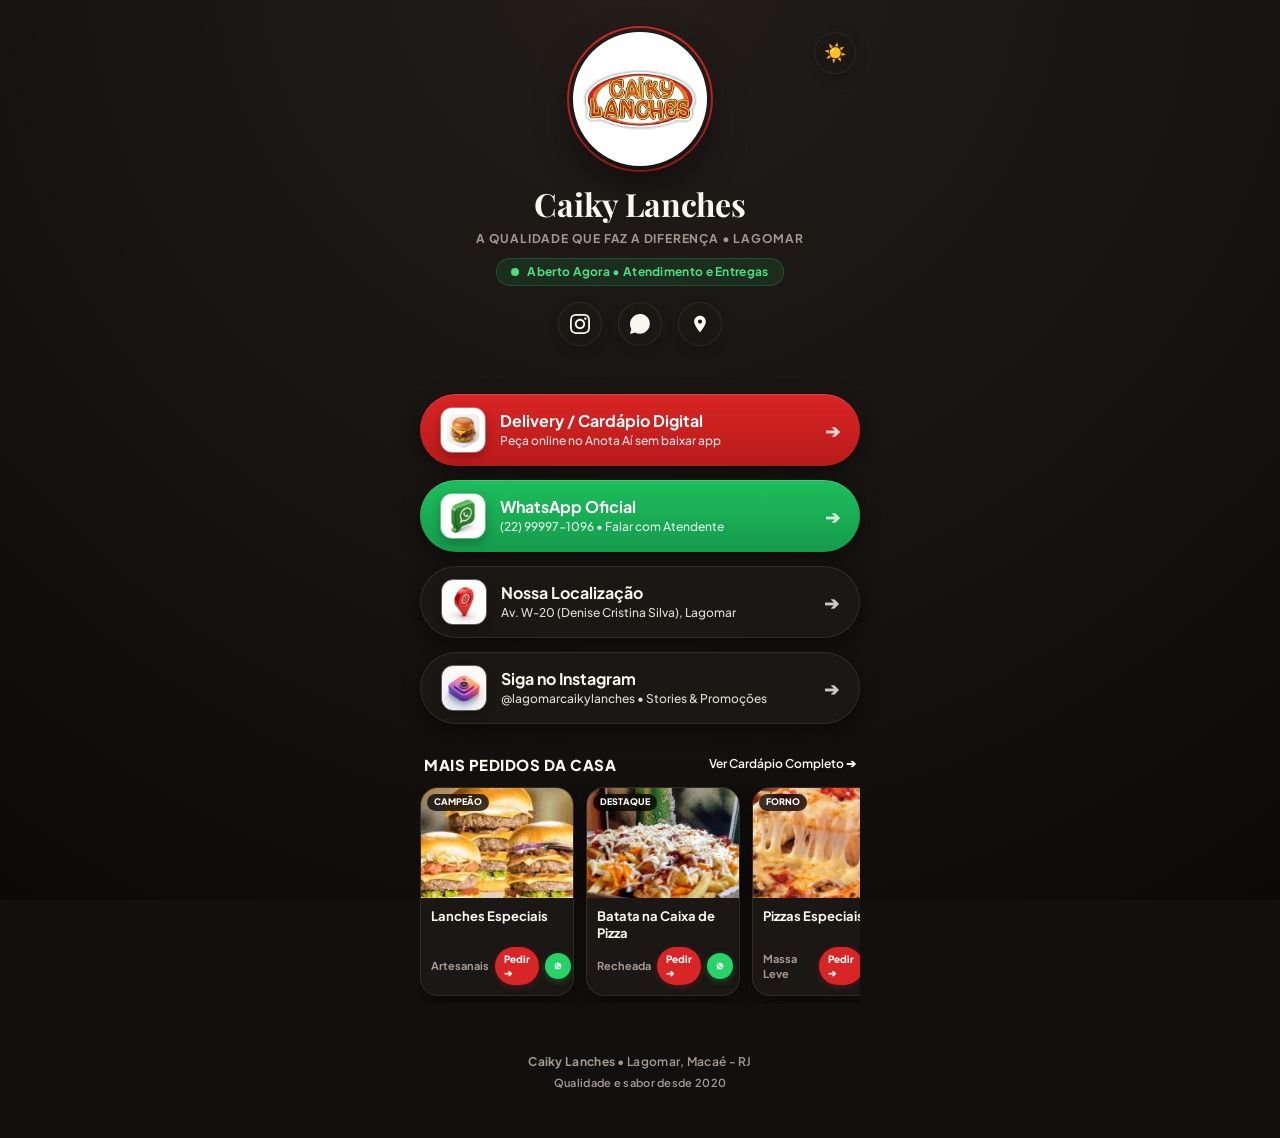
==== commit 0153c188: "refactor: invert routing - root / is public Instagram Bio, /hub is in-store NFC hub" ====
--- a/index.html
+++ b/index.html
@@ -3,9 +3,34 @@
 <head>
   <meta charset="UTF-8">
   <meta name="viewport" content="width=device-width, initial-scale=1.0, maximum-scale=1.0, user-scalable=no">
-  <title>Caiky Lanches — Bio Site Oficial</title>
-  <meta name="description" content="Cardápio digital Anota Aí, WhatsApp oficial, Wi-Fi clientes e localização do Caiky Lanches no Lagomar, Macaé.">
+  <!-- Primary Meta Tags -->
+  <title>Caiky Lanches • Bio Oficial Instagram | Cardápio & Delivery</title>
+  <meta name="title" content="Caiky Lanches">
+  <meta name="description" content="Cardápio digital oficial e pedidos do Caiky Lanches. Peça online pelo Anota Aí, WhatsApp oficial e confira nossa localização em Lagomar, Macaé.">
   <meta name="theme-color" content="#12100E">
+
+  <!-- Open Graph / Facebook / WhatsApp -->
+  <meta property="og:type" content="website">
+  <meta property="og:url" content="https://caiky-lanches-hub.pages.dev/">
+  <meta property="og:title" content="Caiky Lanches">
+  <meta property="og:description" content="Cardápio digital oficial e pedidos do Caiky Lanches. Peça online pelo Anota Aí ou WhatsApp em Macaé.">
+  <meta property="og:image" content="https://caiky-lanches-hub.pages.dev/og-image.jpg">
+  <meta property="og:image:secure_url" content="https://caiky-lanches-hub.pages.dev/og-image.jpg">
+  <meta property="og:image:type" content="image/jpeg">
+  <meta property="og:image:width" content="800">
+  <meta property="og:image:height" content="800">
+  <meta property="og:image:alt" content="Caiky Lanches">
+  <meta property="og:site_name" content="Caiky Lanches">
+
+  <!-- Twitter -->
+  <meta name="twitter:card" content="summary_large_image">
+  <meta name="twitter:url" content="https://caiky-lanches-hub.pages.dev/">
+  <meta name="twitter:title" content="Caiky Lanches">
+  <meta name="twitter:description" content="Cardápio digital oficial e pedidos do Caiky Lanches. Peça online pelo Anota Aí ou WhatsApp em Macaé.">
+  <meta name="twitter:image" content="https://caiky-lanches-hub.pages.dev/og-image.jpg">
+
+  <!-- Favicon -->
+  <link rel="icon" type="image/png" href="logo.png">
   
   <!-- Preconnect and Google Fonts -->
   <link rel="preconnect" href="https://fonts.googleapis.com">
@@ -665,6 +690,103 @@
       color: var(--text-muted);
       letter-spacing: 0.3px;
     }
+  
+    
+    .food-card {
+      min-width: 154px;
+      max-width: 154px;
+      background: var(--card-bg);
+      border-radius: 18px;
+      border: 1.5px solid var(--card-border);
+      overflow: hidden;
+      display: flex;
+      flex-direction: column;
+      flex-shrink: 0;
+      box-shadow: var(--shadow-md);
+      transition: transform 0.2s, box-shadow 0.2s;
+      text-decoration: none;
+      color: inherit;
+    }
+    .food-card:hover {
+      transform: translateY(-3px);
+      box-shadow: var(--shadow-lg);
+    }
+    .food-img-link {
+      display: block;
+      text-decoration: none;
+      color: inherit;
+    }
+    .food-name-link {
+      display: block;
+      text-decoration: none;
+      color: inherit;
+    }
+    .food-name {
+      font-size: 13px;
+      font-weight: 700;
+      color: var(--text-primary);
+      line-height: 1.25;
+      margin-bottom: 6px;
+      text-decoration: none;
+    }
+    .food-action-row {
+      display: flex;
+      align-items: center;
+      justify-content: space-between;
+      gap: 6px;
+      margin-top: auto;
+    }
+    .food-cat-tag {
+      font-size: 11px;
+      font-weight: 700;
+      color: var(--text-muted);
+    }
+    .food-btn-group {
+      display: flex;
+      align-items: center;
+      gap: 6px;
+    }
+    .food-badge-btn {
+      display: inline-flex;
+      align-items: center;
+      gap: 3px;
+      padding: 5px 9px;
+      background: var(--caiky-red);
+      color: #FFFFFF !important;
+      font-size: 10px;
+      font-weight: 800;
+      border-radius: 999px;
+      text-decoration: none;
+      transition: transform 0.2s ease, opacity 0.2s ease;
+      box-shadow: 0 2px 6px rgba(229, 40, 40, 0.25);
+    }
+    .food-badge-btn:hover {
+      transform: scale(1.05);
+      opacity: 0.95;
+    }
+    .food-wa-btn {
+      display: inline-flex;
+      align-items: center;
+      justify-content: center;
+      width: 26px;
+      height: 26px;
+      border-radius: 50%;
+      background: #25D366;
+      color: #FFFFFF !important;
+      text-decoration: none;
+      transition: transform 0.2s ease;
+      box-shadow: 0 2px 6px rgba(37, 211, 102, 0.3);
+      flex-shrink: 0;
+    }
+    .food-wa-btn:hover {
+      transform: scale(1.1);
+    }
+    .food-wa-btn svg {
+      width: 14px;
+      height: 14px;
+      fill: #FFFFFF;
+    }
+
   </style>
 </head>
 <body class="dark-mode">
@@ -676,26 +798,6 @@
   <div id="toast" class="toast">
     <span>✓</span>
     <span id="toastMsg">Senha do Wi-Fi Copiada!</span>
-  </div>
-
-  <!-- QR Code Modal (Universal Wi-Fi Format) -->
-  <div id="qrModal" class="modal-overlay" onclick="closeModal(event)">
-    <div class="modal-card" onclick="event.stopPropagation()">
-      <button class="modal-close" onclick="closeQrModal()">✕</button>
-      <h3 style="font-size: 20px; font-weight: 800; margin-bottom: 4px;">Wi-Fi Clientes</h3>
-      <p style="font-size: 13px; color: var(--text-muted);">Aponte a câmera do seu celular para conectar:</p>
-      
-      <img src="[data-uri]" alt="QR Code Wi-Fi Caiky Lanches" class="qr-img">
-      
-      <div class="modal-pass-box">
-        Rede: <strong>Caiky_Clientes</strong><br>
-        Senha: <strong style="font-family: monospace; font-size: 15px; color: var(--gold-yellow);">caikylanches2026</strong>
-      </div>
-
-      <button id="modalCopyBtn" class="modal-copy-btn" onclick="copyWifiPassword()">
-        Copiar Senha do Wi-Fi
-      </button>
-    </div>
   </div>
 
   <!-- Main Wrapper -->
@@ -755,7 +857,7 @@
       </a>
 
       <!-- 2. Pill: WhatsApp Pedidos / Atendimento -->
-      <a href="https://wa.me/5522999971096?text=Ol%C3%A1!%20Gostaria%20de%20fazer%20um%20pedido%20no%20Ca%C3%ADque%20Lanches" target="_blank" class="pill-btn pill-btn-whatsapp" id="btnWhatsapp">
+      <a href="https://wa.me/5522999971096?text=Ol%C3%A1!%20Vim%20pelo%20Instagram%20e%20gostaria%20de%20fazer%20um%20pedido%20no%20Caiky%20Lanches!" target="_blank" class="pill-btn pill-btn-whatsapp" id="btnWhatsapp">
         <div class="pill-content-left">
           <img src="[data-uri]" alt="WhatsApp" class="mini-art-icon">
           <div class="pill-titles">
@@ -765,43 +867,6 @@
         </div>
         <span class="pill-arrow">➔</span>
       </a>
-
-      <!-- 3. Pill: Wi-Fi Clientes com 1-Clique e Modal QR Code -->
-      <div class="pill-btn pill-btn-wifi" id="btnWifiCard" onclick="copyWifiPassword()">
-        <div class="pill-content-left">
-          <img src="[data-uri]" alt="Wi-Fi" class="mini-art-icon">
-          <div class="pill-titles">
-            <span class="pill-main-text" id="wifiLabel">Wi-Fi: Toque p/ Copiar Senha</span>
-            <span class="pill-sub-text">Rede: <strong>Caiky_Clientes</strong></span>
-          </div>
-        </div>
-        <div class="wifi-sub-actions" onclick="event.stopPropagation()">
-          <button class="wifi-qr-btn" onclick="openQrModal()" id="btnOpenQr" title="Abrir QR Code">
-            QR Code
-          </button>
-        </div>
-      </div>
-
-      <!-- 4. Pill: Avaliação 5 Estrelas no Google -->
-      <div class="pill-btn pill-btn-review" id="cardReview">
-        <div class="review-top">
-          <div style="display:flex; align-items:center; gap:12px;">
-            <img src="[data-uri]" alt="Estrela" class="mini-art-icon" style="width:38px; height:38px;">
-            <strong style="font-size:16px;">Avalie no Google</strong>
-          </div>
-          <span style="font-size:11px; font-weight:800; color:#F5A623; background:rgba(245,166,35,0.15); padding:3px 8px; border-radius:12px;">5.0 ★★★★★</span>
-        </div>
-        
-        <div class="stars-bar" id="starsBar">
-          <span class="star-btn active" data-star="1" onclick="rateStar(1)">★</span>
-          <span class="star-btn active" data-star="2" onclick="rateStar(2)">★</span>
-          <span class="star-btn active" data-star="3" onclick="rateStar(3)">★</span>
-          <span class="star-btn active" data-star="4" onclick="rateStar(4)">★</span>
-          <span class="star-btn active" data-star="5" onclick="rateStar(5)">★</span>
-        </div>
-
-        <p class="review-hint" id="reviewHint">Toque nas estrelas para nos avaliar!</p>
-      </div>
 
       <!-- 5. Pill: Nossa Localização (Google Maps) -->
       <a href="https://maps.google.com/?q=Caiky+Lanches+Lagomar+Macae" target="_blank" class="pill-btn pill-btn-clean" id="btnLocalizacao">
@@ -836,80 +901,105 @@
     </div>
 
     <div class="food-carousel">
-      <!-- 1. Lanches Especiais (Foto Oficial de Lanches da Casa) -->
-      <a href="https://pedido.anota.ai/loja/caikylanches" target="_blank" class="food-card" id="foodCardBurger">
-        <div class="food-img-wrap">
+      <!-- Card: Lanches Especiais -->
+      <div class="food-card" id="foodCardBurger">
+        <div class="food-img-wrap" onclick="window.open('https://pedido.anota.ai/loja/caikylanches', '_blank')" style="cursor:pointer;" title="Ver Lanches Especiais no Cardápio Anota Aí">
           <span class="food-tag">Campeão</span>
           <img src="[data-uri]" alt="Lanches da Casa Caiky" class="food-img">
         </div>
         <div class="food-info">
-          <div class="food-name">Lanches Especiais</div>
+          <div class="food-name" onclick="window.open('https://pedido.anota.ai/loja/caikylanches', '_blank')" style="cursor:pointer;" title="Ver Lanches Especiais no Cardápio Anota Aí">Lanches Especiais</div>
           <div class="food-action-row">
-            <span style="font-size:11px; font-weight:700; color:var(--text-muted);">Hambúrguer</span>
-            <span class="food-badge-btn">Pedir</span>
+            <span class="food-cat-tag">Artesanais</span>
+            <div class="food-btn-group">
+              <a href="https://pedido.anota.ai/loja/caikylanches" target="_blank" class="food-badge-btn" title="Abrir Cardápio Anota Aí">Pedir ➔</a>
+              <a href="https://wa.me/5522999971096?text=Ol%C3%A1!%20Vi%20os%20Lanches%20Artesanais%20na%20Bio%20e%20gostaria%20de%20fazer%20um%20pedido!" target="_blank" class="food-wa-btn" title="Pedir Lanches Especiais via WhatsApp">
+                <svg viewBox="0 0 24 24"><path d="M12.031 6.172c-3.181 0-5.767 2.586-5.768 5.766-.001 1.298.38 2.27 1.019 3.287l-.711 2.599 2.679-.702c.971.532 1.77.813 2.776.813 3.18 0 5.767-2.587 5.768-5.766 0-3.18-2.587-5.767-5.763-5.767zm3.387 8.204c-.143.4-.827.778-1.144.827-.318.049-.731.07-2.222-.547-1.785-.738-2.923-2.56-3.012-2.679-.089-.119-.724-.962-.724-1.834 0-.872.457-1.301.62-1.478.163-.178.356-.222.474-.222.119 0 .238.001.342.006.109.005.253-.041.396.302.149.356.505 1.233.55 1.322.045.089.074.193.015.312-.059.119-.089.193-.178.297-.089.104-.187.232-.267.312-.089.089-.182.186-.078.364.104.178.461.761.989 1.232.68.607 1.254.795 1.432.884.178.089.282.074.386-.045.104-.119.445-.519.564-.697.119-.178.238-.149.4-.089.163.059 1.033.487 1.211.576.178.089.297.133.342.208.045.074.045.43-.098.83z"/></svg>
+              </a>
+            </div>
           </div>
         </div>
-      </a>
-
-      <!-- 2. Batata na Caixa de Pizza Recheada -->
-      <a href="https://pedido.anota.ai/loja/caikylanches" target="_blank" class="food-card" id="foodCardBatata">
-        <div class="food-img-wrap">
+      </div>
+
+      <!-- Card: Batata na Caixa de Pizza -->
+      <div class="food-card" id="foodCardBatata">
+        <div class="food-img-wrap" onclick="window.open('https://pedido.anota.ai/loja/caikylanches', '_blank')" style="cursor:pointer;" title="Ver Batata na Caixa de Pizza no Cardápio Anota Aí">
           <span class="food-tag">Destaque</span>
           <img src="[data-uri]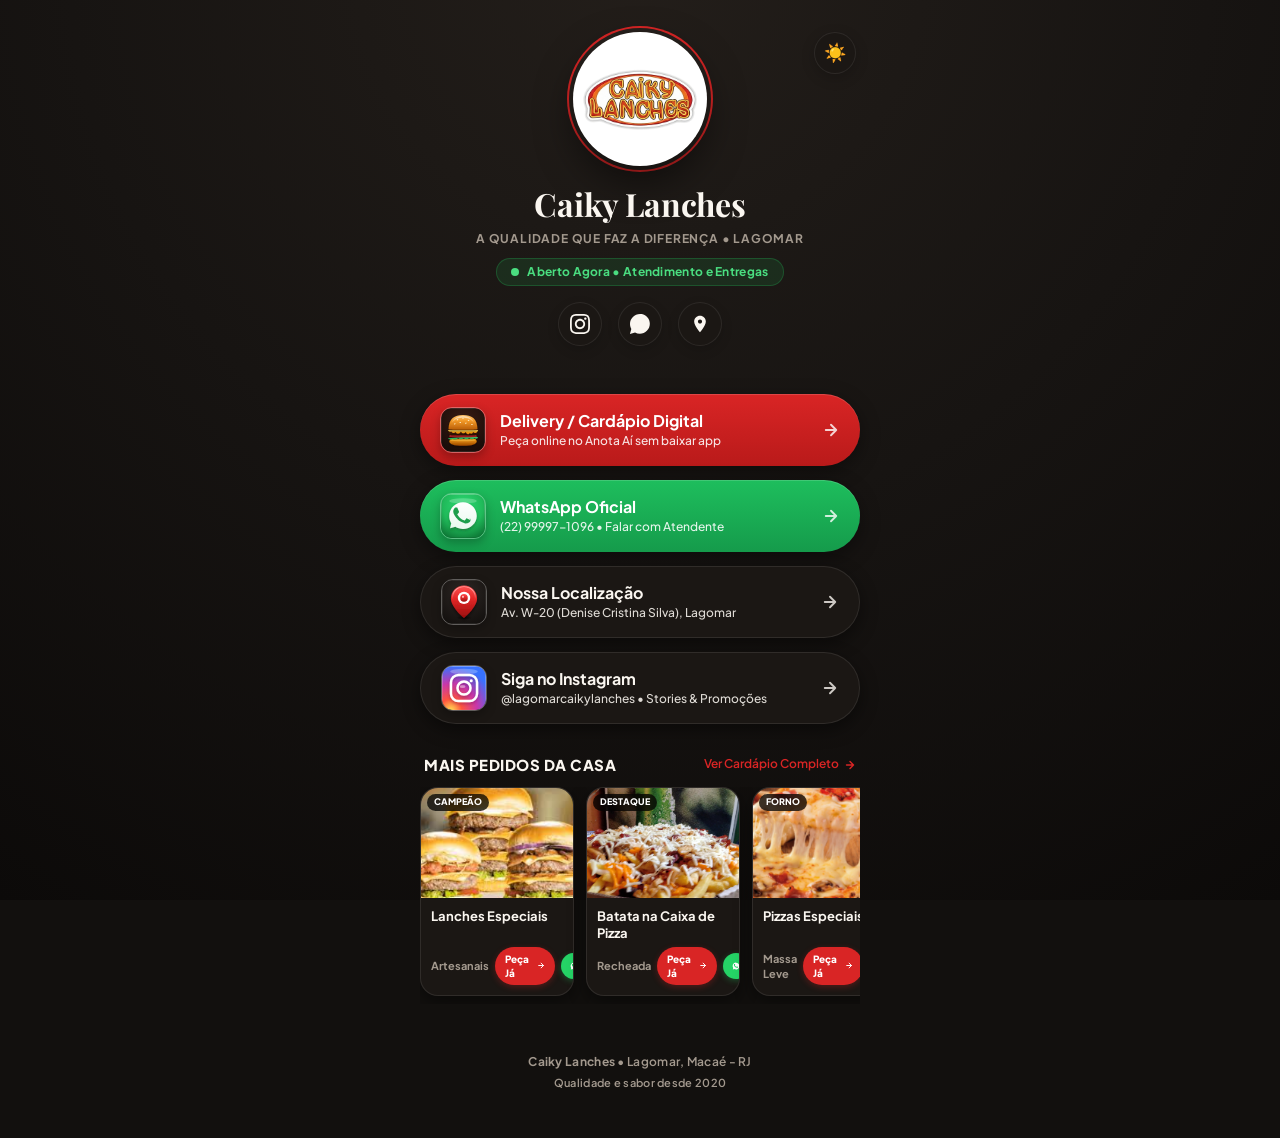
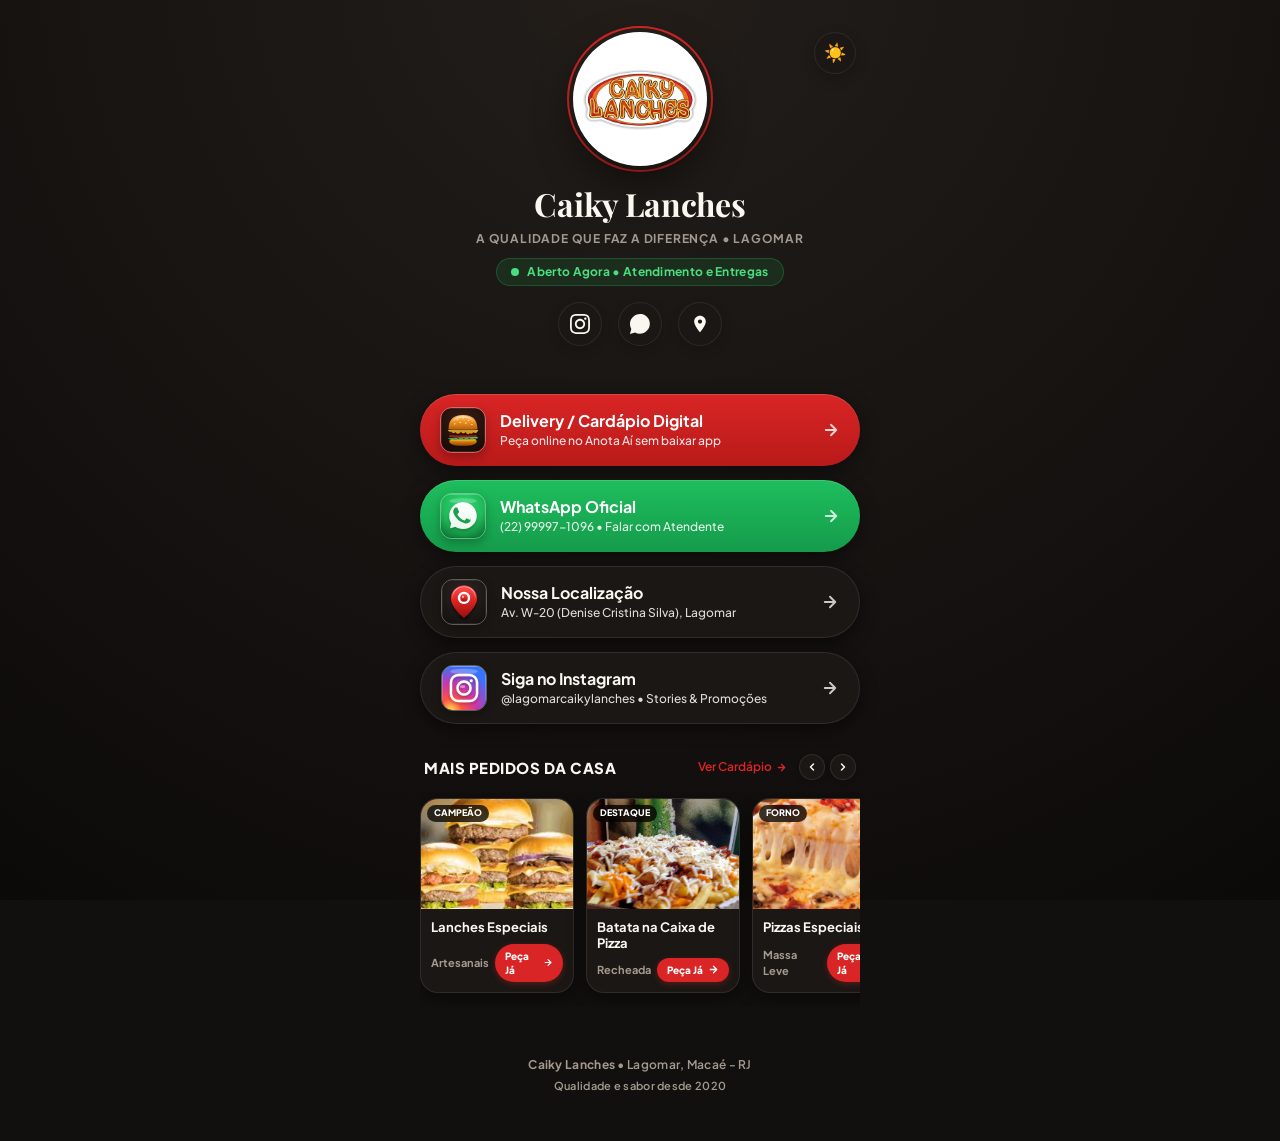
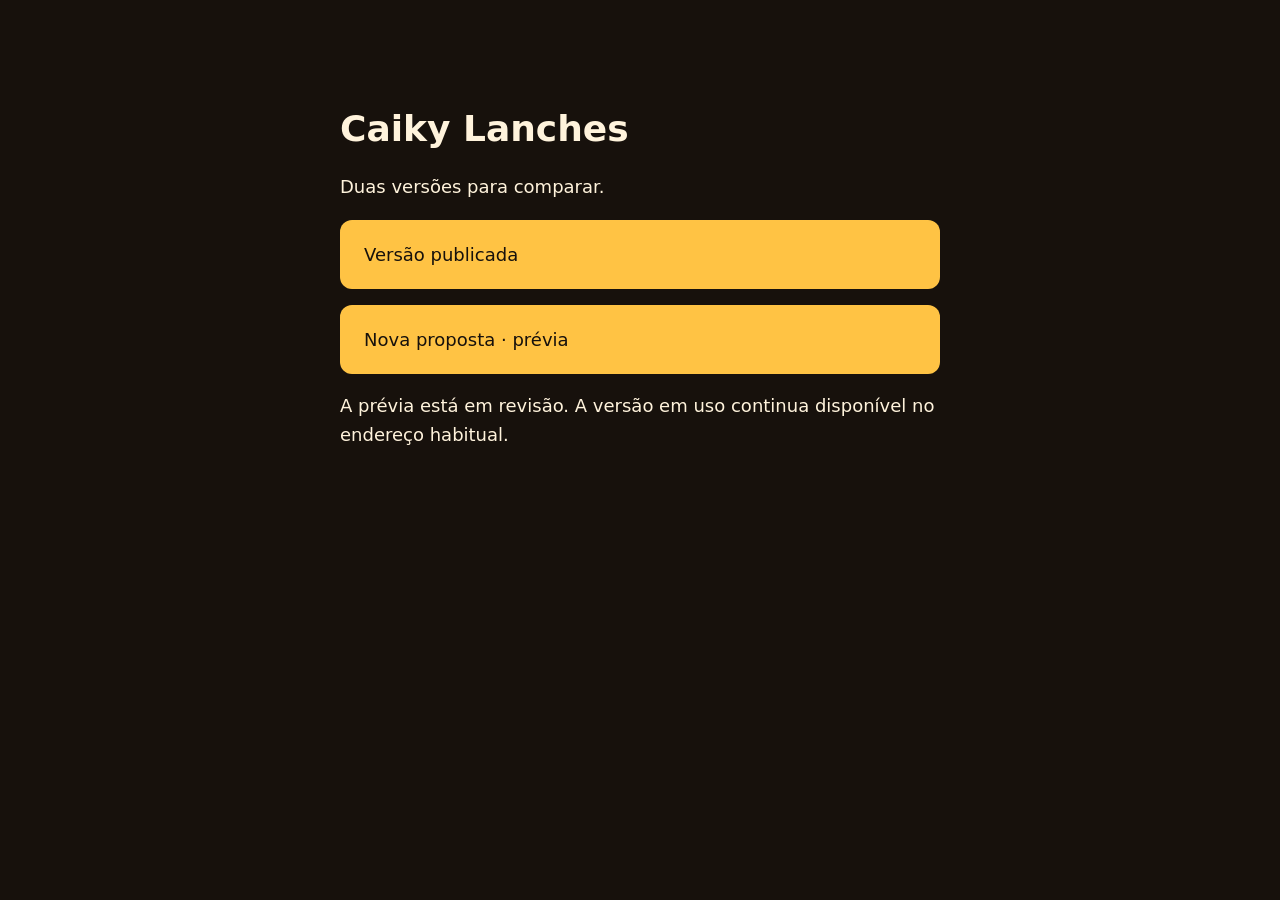
